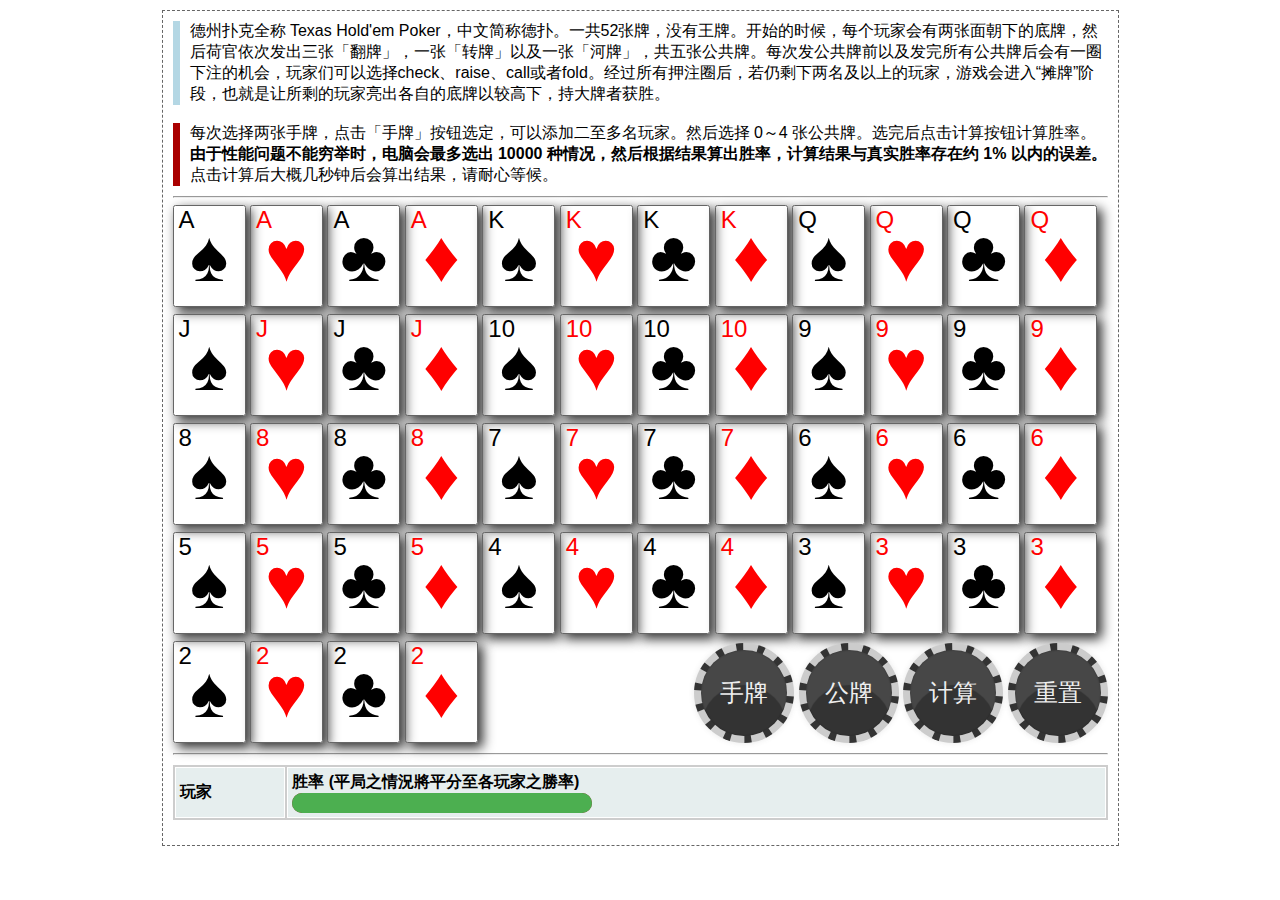
==== index.html @ c0c3972d "update index page" ====
<!DOCTYPE html>
<!-- saved from url=(0031)https://viegg.com/texas/cn.html -->
<html><head><meta http-equiv="Content-Type" content="text/html; charset=UTF-8">
  <title>德州扑克 - 胜率计算器</title>
  
  <link rel="stylesheet" href="./德州扑克 - 胜率计算器_files/style.css">
</head>

<body>
  <noscript>你的浏览器不支持 JavaScript，请启用它或使用现代浏览器（如 chrome firefox 等）打开本网站。</noscript>
  <div class="quote">
    德州扑克全称 Texas Hold'em Poker，中文简称德扑。一共52张牌，没有王牌。开始的时候，每个玩家会有两张面朝下的底牌，然后荷官依次发出三张「翻牌」，一张「转牌」以及一张「河牌」，共五张公共牌。每次发公共牌前以及发完所有公共牌后会有一圈下注的机会，玩家们可以选择check、raise、call或者fold。经过所有押注圈后，若仍剩下两名及以上的玩家，游戏会进入“摊牌”阶段，也就是让所剩的玩家亮出各自的底牌以较高下，持大牌者获胜。
  </div>
  <br>
  <div class="quote imp">
    每次选择两张手牌，点击「手牌」按钮选定，可以添加二至多名玩家。然后选择 0～4 张公共牌。选完后点击计算按钮计算胜率。<b>由于性能问题不能穷举时，电脑会最多选出 10000 种情况，然后根据结果算出胜率，计算结果与真实胜率存在约 1% 以内的误差。</b>点击计算后大概几秒钟后会算出结果，请耐心等候。
  </div>
  <hr>
  <div class="container">
    <div id="spade_A" class="spade poker">A</div>
    <div id="heart_A" class="heart poker">A</div>
    <div id="club_A" class="club poker">A</div>
    <div id="diamond_A" class="diamond poker">A</div>
    <div id="spade_K" class="spade poker">K</div>
    <div id="heart_K" class="heart poker">K</div>
    <div id="club_K" class="club poker">K</div>
    <div id="diamond_K" class="diamond poker">K</div>
    <div id="spade_Q" class="spade poker">Q</div>
    <div id="heart_Q" class="heart poker">Q</div>
    <div id="club_Q" class="club poker">Q</div>
    <div id="diamond_Q" class="diamond poker">Q</div>
    <div id="spade_J" class="spade poker">J</div>
    <div id="heart_J" class="heart poker">J</div>
    <div id="club_J" class="club poker">J</div>
    <div id="diamond_J" class="diamond poker">J</div>
    <div id="spade_10" class="spade poker">10</div>
    <div id="heart_10" class="heart poker">10</div>
    <div id="club_10" class="club poker">10</div>
    <div id="diamond_10" class="diamond poker">10</div>
    <div id="spade_9" class="spade poker">9</div>
    <div id="heart_9" class="heart poker">9</div>
    <div id="club_9" class="club poker">9</div>
    <div id="diamond_9" class="diamond poker">9</div>
    <div id="spade_8" class="spade poker">8</div>
    <div id="heart_8" class="heart poker">8</div>
    <div id="club_8" class="club poker">8</div>
    <div id="diamond_8" class="diamond poker">8</div>
    <div id="spade_7" class="spade poker">7</div>
    <div id="heart_7" class="heart poker">7</div>
    <div id="club_7" class="club poker">7</div>
    <div id="diamond_7" class="diamond poker">7</div>
    <div id="spade_6" class="spade poker">6</div>
    <div id="heart_6" class="heart poker">6</div>
    <div id="club_6" class="club poker">6</div>
    <div id="diamond_6" class="diamond poker">6</div>
    <div id="spade_5" class="spade poker">5</div>
    <div id="heart_5" class="heart poker">5</div>
    <div id="club_5" class="club poker">5</div>
    <div id="diamond_5" class="diamond poker">5</div>
    <div id="spade_4" class="spade poker">4</div>
    <div id="heart_4" class="heart poker">4</div>
    <div id="club_4" class="club poker">4</div>
    <div id="diamond_4" class="diamond poker">4</div>
    <div id="spade_3" class="spade poker">3</div>
    <div id="heart_3" class="heart poker">3</div>
    <div id="club_3" class="club poker">3</div>
    <div id="diamond_3" class="diamond poker">3</div>
    <div id="spade_2" class="spade poker">2</div>
    <div id="heart_2" class="heart poker">2</div>
    <div id="club_2" class="club poker">2</div>
    <div id="diamond_2" class="diamond poker">2</div>
    <div id="mybutton">
      <button id="chooseHandCards">手牌</button>
      <button id="public">公牌</button>
      <button id="calc">计算</button>
      <button id="reset">重置</button>
    </div>
  </div>
  <hr>
  <div id="chosen"></div>
  <table id="myTable">
    <thead>
      <tr>
        <th>玩家</th>
        <th>胜率 (平局之情況將平分至各玩家之勝率)<div class="progress-bar">
  <div class="progress"></div>
</div></th>
      </tr>
    </thead>
    <tbody id="info"></tbody>
  </table>

  <script src="./德州扑克 - 胜率计算器_files/utils.js"></script>
  <script src="./德州扑克 - 胜率计算器_files/detect.js"></script>
  <script src="./德州扑克 - 胜率计算器_files/main.js"></script>
  <script src="./德州扑克 - 胜率计算器_files/lang-cn.js"></script>



</body></html>
---- 德州扑克 - 胜率计算器_files/style.css ----
* {
  margin: 0;
  padding: 0;
}

noscript {
  text-align: center;
  font-size: 1.5em;
  color: red;
}

body {
  width: 935px;
  border: 1px dashed #666;
  margin: 0 auto;
  margin-top: 10px;
  padding: 10px;
  font-family: 'PingFang SC', Helvetica, Arial, Vernada, Tahoma, STXihei, "Microsoft YaHei", "Songti SC", SimSun, Heiti, sans-serif;
  font-size: 16px;
}

button:hover {
  cursor: pointer;
}

hr {
  margin-top: 10px;
}

button[disabled] {
  cursor: not-allowed;
}

.link a {
  text-decoration: none;
  font-size: 1.5em;
  border-bottom: 1px dashed blue;
}
.link {
  margin: 10px;
  text-align: center;
}
.quote {
  border-left: 7px solid #b4d7e4;
  padding-left: 10px;
}

.imp {
  border-color: #a00;
}

.container {
  position: relative;
}

.poker {
  font-family: arial;
  border: 1px solid #666;
  border-radius: .1em;
  box-shadow: .2em .2em .5em #333;
  width: 66px;
  height: 100px;
  padding-left: 5px;
  position: relative;
  display: inline-block;
  font-size: 1.5em;
  margin-top: 7px;
}

.container .poker:hover {
  cursor: pointer;
}

.poker:after {
  position: absolute;
  top: 0;
  left: 0;
  right: 0;
  bottom: 0;
  text-align: center;
  line-height: 100px;
  font-size: 3em;
}

.spade {
  color: black;
}

.spade:after {
  content: '♠';
}

.heart {
  color: red;
}

.heart:after {
  content: '♥';
}

.club {
  color: black;
}

.club:after {
  content: '♣';
}

.diamond {
  color: red;
}

.diamond:after {
  content: '♦';
}

.container .selected {
  background-color: rgba(0, 0, 0, .3);
}

#mybutton {
  position: absolute;
  bottom: 0px;
  right: 0px;
}

#mybutton button, .delete-btn {
  width: 100px;
  height: 100px;
  background: #333;
  color: #eee;
  box-shadow: inset 0 0 1px 1px rgba(0, 0, 0, 0.1), 0 0 5px 1px rgba(90, 90, 90, 0.1), inset 0 35px 1px rgba(255, 255, 255, 0.1);
  border: 7px dashed #ccc;
  border-radius: 100px;
  font-size: 1.5em;
}

.delete-btn {
	float: right;
}

.cards span {
  font-size: 1.5em;
  display: inline-block;
  position: relative;
  top: 30px;
  left: 20px;
  height: 100px;
}

#info {
  padding: .3em;
  font-family: sans-serif;
}

/* table */
table#myTable {
  background-color: #CDCDCD;
  margin:10px 0pt 15px;
  width: 100%;
  text-align: left;
}
table#myTable thead tr th, table#myTable tfoot tr th {
  background-color: #e6EEEE;
  border: 1px solid #FFF;
  padding: 4px;
}
table#myTable tbody td {
  color: #3D3D3D;
  padding: 4px;
  background-color: #FFF;
  vertical-align: top;
}

.progress-bar {
  width: 300px; /* 調整進度條寬度 */
  height: 20px; /* 調整進度條高度 */
  background-color: #932424; /* 進度條背景顏色 */
  border-radius: 10px; /* 調整進度條圓角 */
}

.progress {
  height: 100%;
  background-color: #4caf50; /* 進度條顏色 */
  border-radius: 10px; /* 調整進度條圓角 */
}
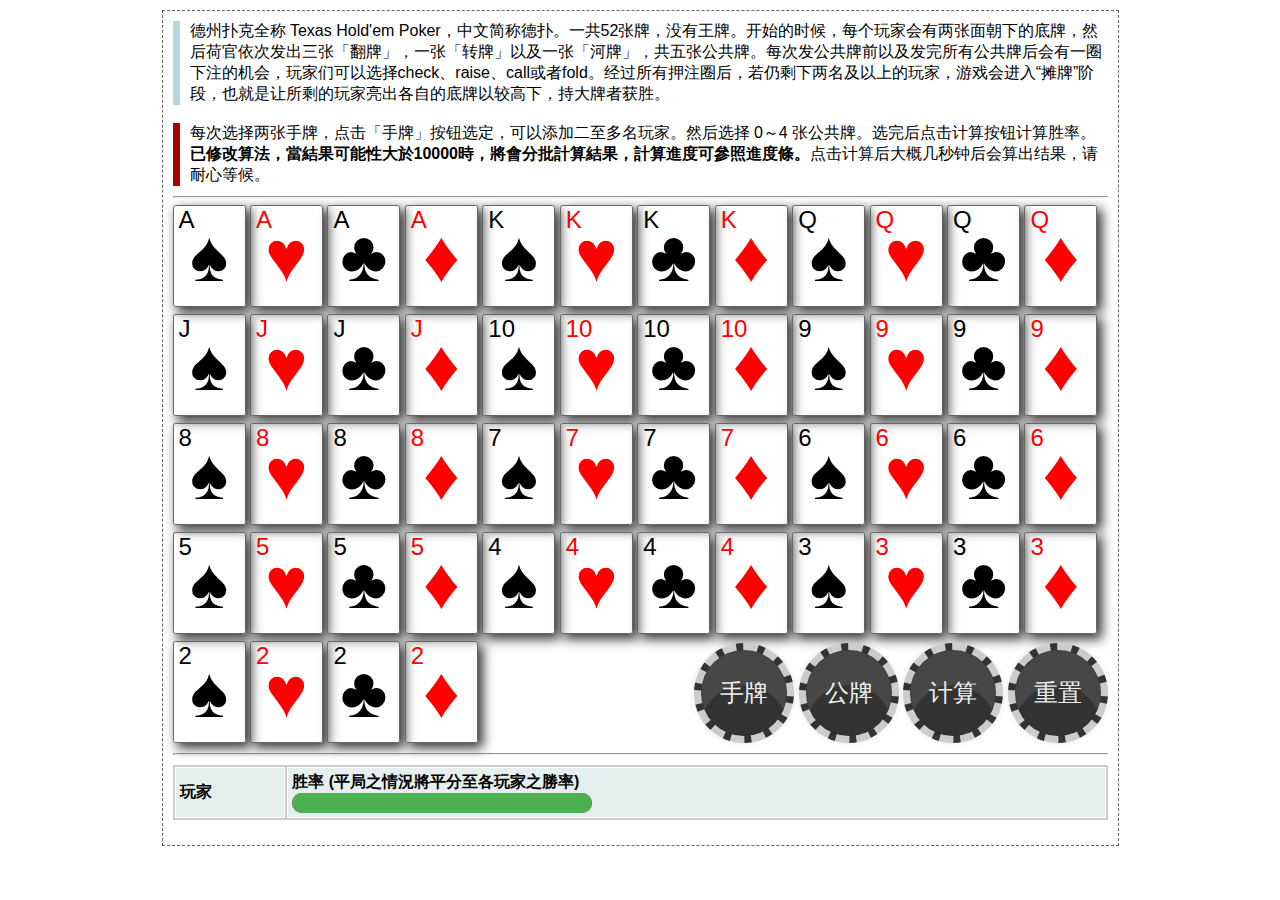
==== commit f266c63b: "update description" ====
--- a/index.html
+++ b/index.html
@@ -13,7 +13,7 @@
   </div>
   <br>
   <div class="quote imp">
-    每次选择两张手牌，点击「手牌」按钮选定，可以添加二至多名玩家。然后选择 0～4 张公共牌。选完后点击计算按钮计算胜率。<b>由于性能问题不能穷举时，电脑会最多选出 10000 种情况，然后根据结果算出胜率，计算结果与真实胜率存在约 1% 以内的误差。</b>点击计算后大概几秒钟后会算出结果，请耐心等候。
+    每次选择两张手牌，点击「手牌」按钮选定，可以添加二至多名玩家。然后选择 0～4 张公共牌。选完后点击计算按钮计算胜率。<b>已修改算法，當結果可能性大於10000時，將會分批計算結果，計算進度可參照進度條。</b>点击计算后大概几秒钟后会算出结果，请耐心等候。
   </div>
   <hr>
   <div class="container">
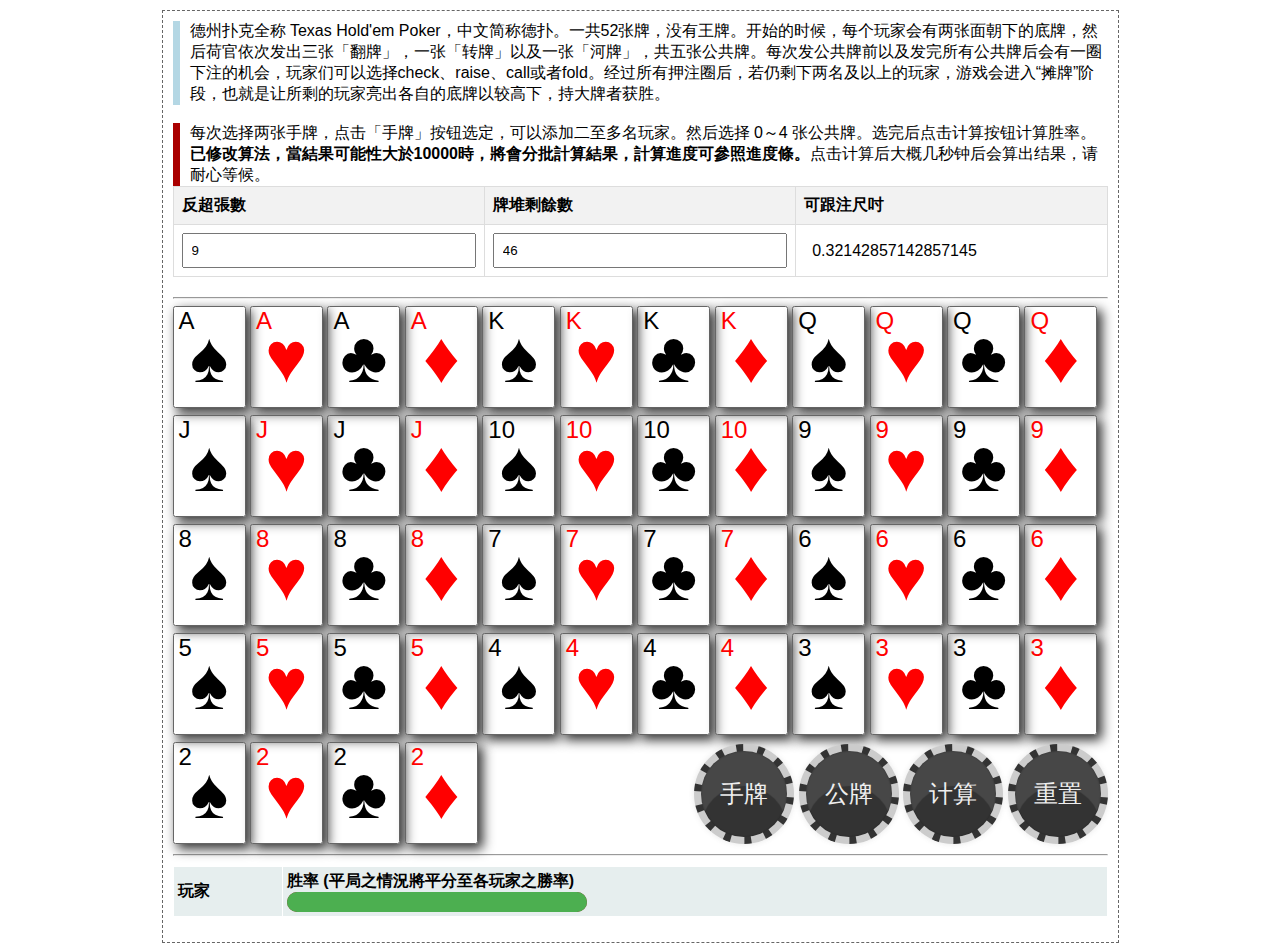
==== commit 524adef1: "add outs calculate" ====
--- a/index.html
+++ b/index.html
@@ -15,6 +15,18 @@
   <div class="quote imp">
     每次选择两张手牌，点击「手牌」按钮选定，可以添加二至多名玩家。然后选择 0～4 张公共牌。选完后点击计算按钮计算胜率。<b>已修改算法，當結果可能性大於10000時，將會分批計算結果，計算進度可參照進度條。</b>点击计算后大概几秒钟后会算出结果，请耐心等候。
   </div>
+  <table id="outs">
+  <tr>
+    <th>反超張數</th>
+    <th>牌堆剩餘數</th>
+    <th>可跟注尺吋</th>
+  </tr>
+  <tr>
+    <td><input type="number" id="counter" value = 9 /></td>
+    <td><input type="number" id="deck" value = 46 /></td>
+    <td><label id="result"></label></td>
+  </tr>
+</table>
   <hr>
   <div class="container">
     <div id="spade_A" class="spade poker">A</div>
@@ -90,11 +102,11 @@
     <tbody id="info"></tbody>
   </table>
 
+
   <script src="./德州扑克 - 胜率计算器_files/utils.js"></script>
   <script src="./德州扑克 - 胜率计算器_files/detect.js"></script>
   <script src="./德州扑克 - 胜率计算器_files/main.js"></script>
   <script src="./德州扑克 - 胜率计算器_files/lang-cn.js"></script>
 
 
-
 </body></html>--- a/德州扑克 - 胜率计算器_files/style.css
+++ b/德州扑克 - 胜率计算器_files/style.css
@@ -184,3 +184,35 @@
   background-color: #4caf50; /* 進度條顏色 */
   border-radius: 10px; /* 調整進度條圓角 */
 }
+
+table {
+  border-collapse: collapse;
+  width: 100%;
+  margin-bottom: 20px;
+}
+
+th, td {
+  border: 1px solid #ddd;
+  padding: 8px;
+  text-align: left;
+}
+
+th {
+  background-color: #f2f2f2;
+}
+
+input[type="number"] {
+  width: 100%;
+  padding: 8px;
+  box-sizing: border-box;
+}
+
+label {
+  display: inline-block;
+  padding: 8px;
+}
+
+table#outs th,
+table#outs td {
+  width: 33.33%;
+}
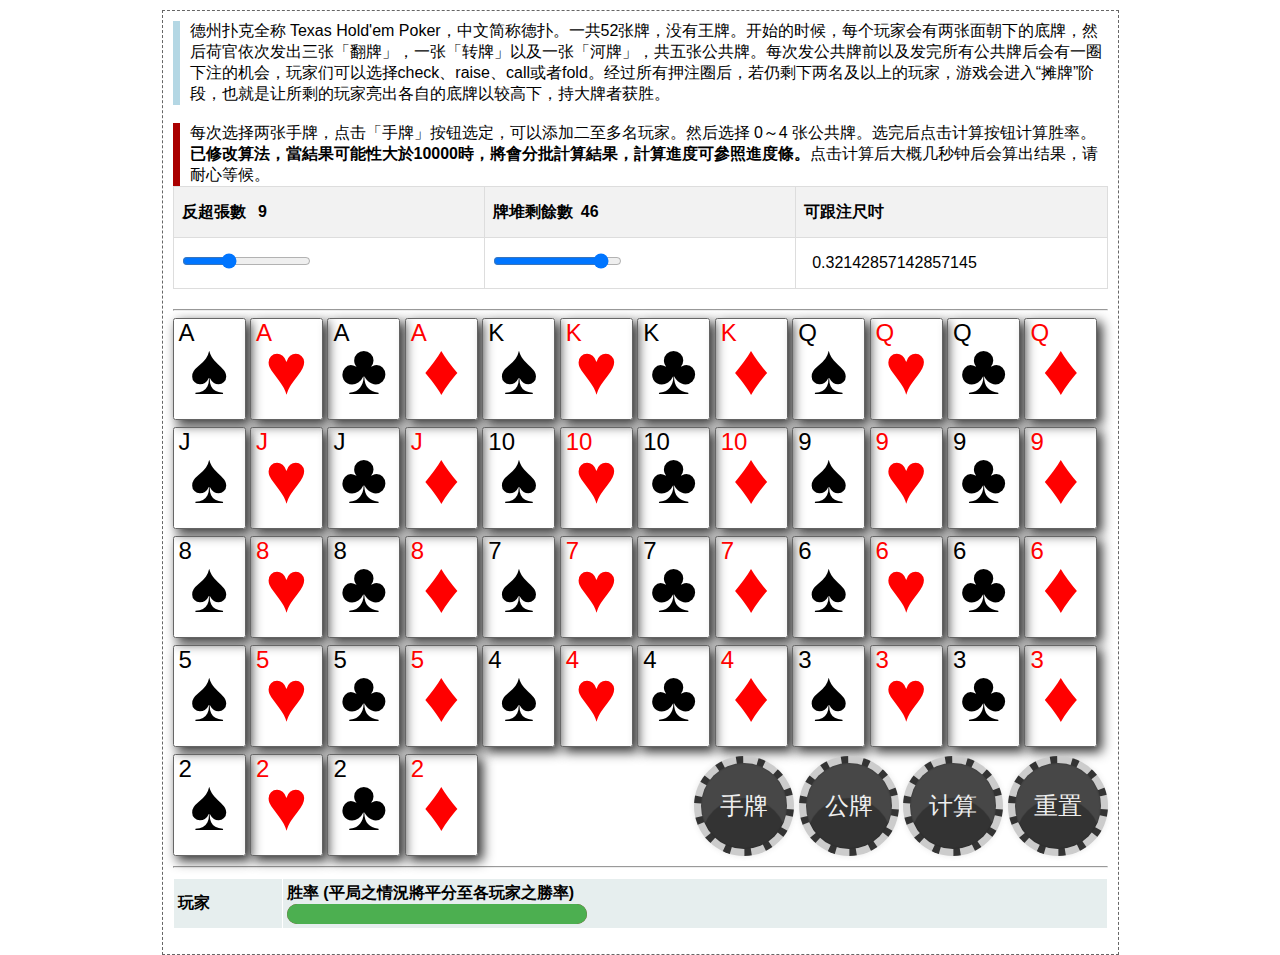
==== commit 0cedc37a: "update input to slider" ====
--- a/index.html
+++ b/index.html
@@ -17,14 +17,14 @@
   </div>
   <table id="outs">
   <tr>
-    <th>反超張數</th>
-    <th>牌堆剩餘數</th>
+    <th>反超張數 <label id="counterNum"></label></th>
+    <th>牌堆剩餘數<label id="deckNum"></label></th>
     <th>可跟注尺吋</th>
   </tr>
   <tr>
-    <td><input type="number" id="counter" value = 9 /></td>
-    <td><input type="number" id="deck" value = 46 /></td>
-    <td><label id="result"></label></td>
+	<td><input type="range" id="counter" min="0" max="26" value="9"></td>
+    <td><input type="range" id="deck" min="0" max="52" value="46"></td>
+    <td><label id="result">0</label></td>   
   </tr>
 </table>
   <hr>
--- a/德州扑克 - 胜率计算器_files/style.css
+++ b/德州扑克 - 胜率计算器_files/style.css
@@ -216,3 +216,20 @@
 table#outs td {
   width: 33.33%;
 }
+
+.adjust-buttons {
+  display: flex;
+  align-items: center;
+}
+
+.adjust-buttons button {
+  padding: 5px;
+  background-color: #eee;
+  border: none;
+  outline: none;
+  cursor: pointer;
+}
+
+.adjust-buttons button:hover {
+  background-color: #ddd;
+}
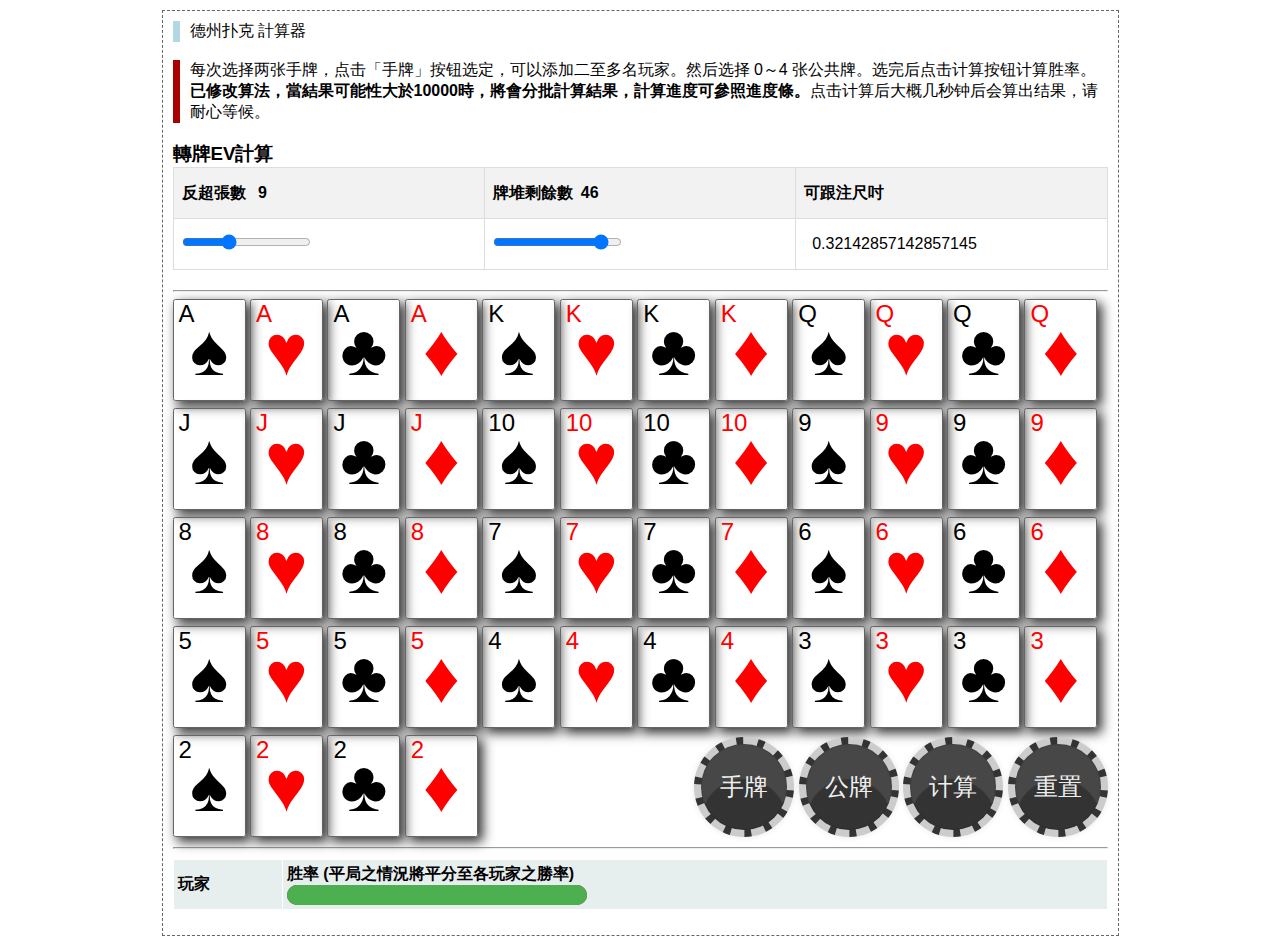
==== commit 8771e5c5: "update message" ====
--- a/index.html
+++ b/index.html
@@ -9,12 +9,14 @@
 <body>
   <noscript>你的浏览器不支持 JavaScript，请启用它或使用现代浏览器（如 chrome firefox 等）打开本网站。</noscript>
   <div class="quote">
-    德州扑克全称 Texas Hold'em Poker，中文简称德扑。一共52张牌，没有王牌。开始的时候，每个玩家会有两张面朝下的底牌，然后荷官依次发出三张「翻牌」，一张「转牌」以及一张「河牌」，共五张公共牌。每次发公共牌前以及发完所有公共牌后会有一圈下注的机会，玩家们可以选择check、raise、call或者fold。经过所有押注圈后，若仍剩下两名及以上的玩家，游戏会进入“摊牌”阶段，也就是让所剩的玩家亮出各自的底牌以较高下，持大牌者获胜。
+    德州扑克 計算器
   </div>
   <br>
   <div class="quote imp">
     每次选择两张手牌，点击「手牌」按钮选定，可以添加二至多名玩家。然后选择 0～4 张公共牌。选完后点击计算按钮计算胜率。<b>已修改算法，當結果可能性大於10000時，將會分批計算結果，計算進度可參照進度條。</b>点击计算后大概几秒钟后会算出结果，请耐心等候。
   </div>
+    <br>
+  <h3> 轉牌EV計算</h3>
   <table id="outs">
   <tr>
     <th>反超張數 <label id="counterNum"></label></th>
